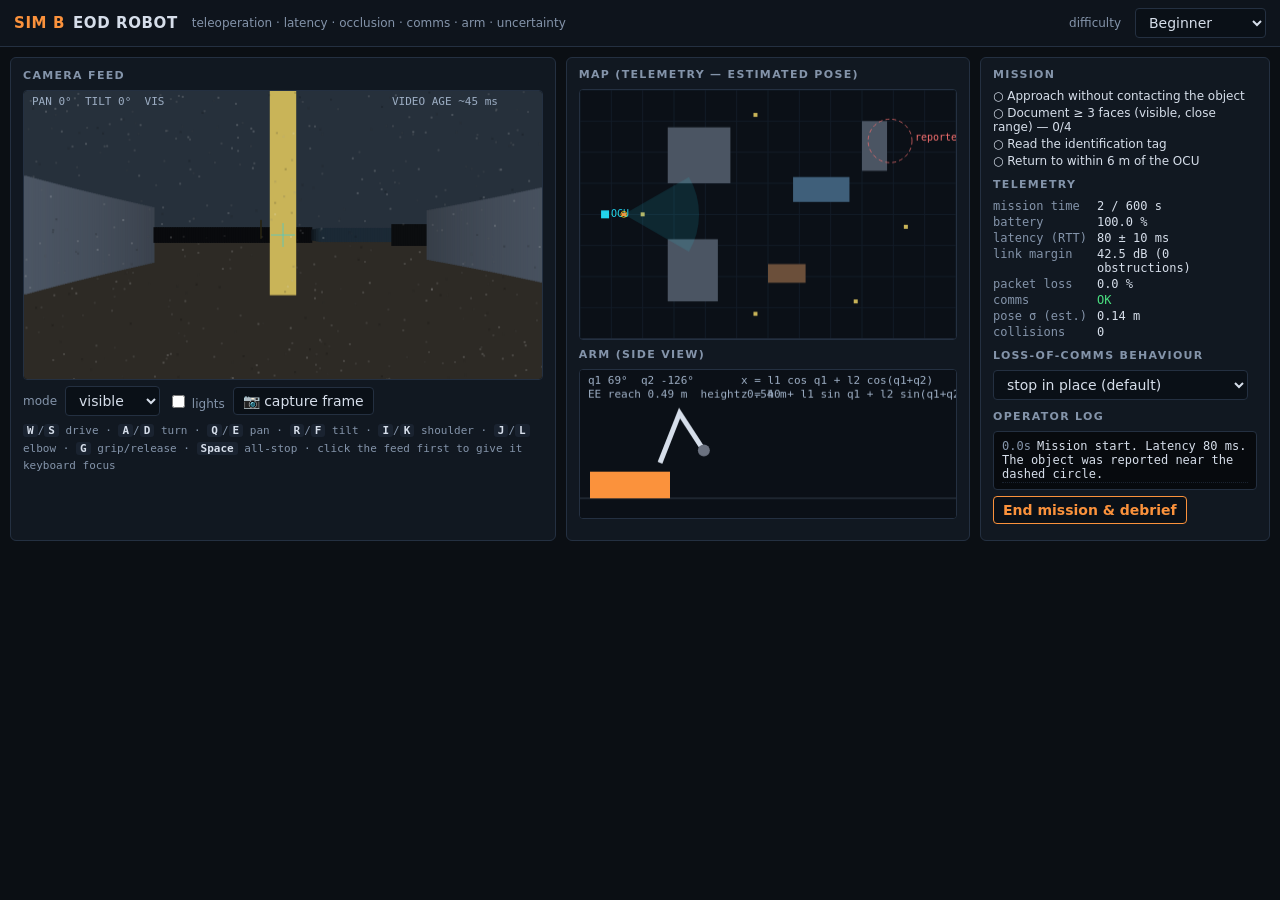
==== sims/eod-robot/index.html @ be4e3c0c "Sim B: teleoperated EOD robot (ray-cast camera, latency/jitter/loss, link budget, LOC behaviours, od" ====
<!DOCTYPE html>
<html lang="en">
<head>
<meta charset="UTF-8">
<meta name="viewport" content="width=device-width, initial-scale=1">
<title>Sim B · EOD Robot</title>
<link rel="stylesheet" href="../common/sim.css">
<style>
  .layout { grid-template-columns: 1.35fr 1fr 290px; }
  #cam { background: #000; }
  .keys { font-family: var(--mono); font-size: 11px; color: var(--muted); line-height: 1.6; }
  .keys b { color: var(--ink); background: #1a2330; padding: 0 4px; border-radius: 3px; }
  .task { font-size: 12px; margin: 3px 0; }
  .task.done { color: var(--green); }
  .task.fail { color: var(--red); }
  .bigtag { font-family: var(--mono); font-size: 12px; padding: 2px 8px; border-radius: 3px; border: 1px solid var(--line); }
  @media (max-width: 1150px) { .layout { grid-template-columns: 1fr; } }
</style>
</head>
<body>
<div class="layout">
  <div class="panel">
    <h2>Camera feed <span id="camInfo" class="hint"></span></h2>
    <canvas id="cam"></canvas>
    <div class="row">
      <label>mode</label><select id="camMode"><option value="vis">visible</option><option value="thermal">thermal</option></select>
      <label><input type="checkbox" id="lights"> lights</label>
      <button id="snap">📷 capture frame</button>
      <span class="hint" id="snapInfo"></span>
    </div>
    <div class="keys"><b>W</b>/<b>S</b> drive · <b>A</b>/<b>D</b> turn · <b>Q</b>/<b>E</b> pan · <b>R</b>/<b>F</b> tilt · <b>I</b>/<b>K</b> shoulder · <b>J</b>/<b>L</b> elbow · <b>G</b> grip/release · <b>Space</b> all-stop · click the feed first to give it keyboard focus</div>
  </div>
  <div class="panel">
    <h2>Map (telemetry — estimated pose)</h2>
    <canvas id="map"></canvas>
    <h2 style="margin-top:8px">Arm (side view)</h2>
    <canvas id="arm"></canvas>
  </div>
  <div class="panel">
    <h2>Mission</h2>
    <div id="tasks"></div>
    <h2 style="margin-top:10px">Telemetry</h2>
    <div class="kv" id="tele"></div>
    <h2 style="margin-top:10px">Loss-of-comms behaviour</h2>
    <select id="lcb"><option value="stop">stop in place (default)</option><option value="retro">retro-traverse to last good link</option><option value="continue">continue last command (!)</option></select>
    <h2 style="margin-top:10px">Operator log</h2>
    <div class="log" id="log" style="max-height:160px"></div>
    <div class="row"><button class="primary" id="end">End mission &amp; debrief</button></div>
  </div>
</div>
<script src="../common/eod.js"></script>
<script>
(function () {
  'use strict';
  var U = EOD.util, level;
  var diff = EOD.ui.difficultySelect(function (v) { location.href = location.pathname + '?level=' + v; });
  level = diff.value;
  EOD.ui.header('B', 'EOD Robot', 'teleoperation · latency · occlusion · comms · arm · uncertainty', [U.el('span', { class: 'hint' }, 'difficulty'), diff]);
  var seed = EOD.seedFromUrl(), R = EOD.rng(seed);
  var logf = EOD.ui.logger(U.$('#log'));

  // ---------------------------------------------------------------- difficulty
  var LV = {
    Beginner:     { lat: 80,   jitter: 10,  loss: 0.00, dark: false, noise: 0.03, odo: 0.01, battery: 100, time: 600, puck: false, thermal: false },
    Intermediate: { lat: 350,  jitter: 60,  loss: 0.02, dark: false, noise: 0.06, odo: 0.02, battery: 70,  time: 480, puck: true,  thermal: true },
    Advanced:     { lat: 800,  jitter: 150, loss: 0.05, dark: false, noise: 0.10, odo: 0.04, battery: 55,  time: 420, puck: true,  thermal: true },
    Expert:       { lat: 1400, jitter: 300, loss: 0.08, dark: true,  noise: 0.14, odo: 0.06, battery: 45,  time: 360, puck: true,  thermal: true }
  }[level];

  // ---------------------------------------------------------------- world (metres)
  var WW = 60, WH = 40;
  var boxes = [ // [x, y, w, h, colour, name]
    [0, -1, 60, 1, '#394556', 'wall'], [0, 40, 60, 1, '#394556', 'wall'], [-1, 0, 1, 40, '#394556', 'wall'], [60, 0, 1, 40, '#394556', 'wall'],
    [14, 6, 10, 9, '#4b5563', 'building A'], [14, 24, 8, 10, '#4b5563', 'building B'], [34, 14, 9, 4, '#3f5f7a', 'bus'],
    [30, 28, 6, 3, '#6b4f3a', 'container'], [45, 5, 4, 8, '#4b5563', 'kiosk']
  ];
  // target placement: beside the bus / container / kiosk (randomised)
  var spots = [[38.5, 20.2], [33, 26.4], [50.2, 9], [41, 12.6]];
  var sp = R.pick(spots);
  var target = { x: sp[0] + R.uniform(-0.4, 0.4), y: sp[1] + R.uniform(-0.2, 0.2), r: 0.3, yaw: R.uniform(0, 2 * Math.PI), disturbed: false,
    tag: 'K-' + R.int(10, 99), stripe: R.pick(['orange', 'yellow', 'white']) };
  // four faces (fictional object): 0 tag · 1 stripe · 2 grille · 3 plain; thermal: a warm patch on face 1 or 2
  target.warmFace = R.pick([1, 2]);
  var landmarks = [[10, 20], [28, 4], [28, 36], [52, 22], [44, 34]];
  var OCU = { x: 4, y: 20 };
  var obstaclesExtra = [];
  if (level === 'Advanced' || level === 'Expert') for (var n = 0; n < 6; n++) obstaclesExtra.push([R.uniform(26, 50), R.uniform(3, 36), R.uniform(0.6, 1.5), R.uniform(0.6, 1.5), '#5a4a3a', 'debris']);
  obstaclesExtra = obstaclesExtra.filter(function (b) { return Math.hypot(b[0] - target.x, b[1] - target.y) > 3; });
  boxes = boxes.concat(obstaclesExtra);

  // ---------------------------------------------------------------- robot state
  var rob = { x: 7, y: 20, th: 0, v: 0, w: 0, pan: 0, tilt: 0, q1: 1.2, q2: -2.2, grip: true, puckPlaced: null,
    battery: LV.battery, est: { x: 7, y: 20, th: 0, P: 0.02 }, collisions: 0, odoDist: 0 };
  var t0 = performance.now(), simT = 0, lastRx = 0, lastGood = { x: 7, y: 20 }, commsLost = false, lostEvents = 0, lostTime = 0;
  var uplink = [], history = [], cmd = { v: 0, w: 0 }, applied = { v: 0, w: 0 }, keys = {};
  var facesSeen = {}, thermalSeen = false, tagRead = false, snaps = [], minDist = 99, returned = false, ended = false;

  // ---------------------------------------------------------------- geometry helpers
  function segs() {
    var out = [];
    boxes.forEach(function (b) { var x = b[0], y = b[1], w = b[2], h = b[3]; out.push([x, y, x + w, y, b], [x + w, y, x + w, y + h, b], [x + w, y + h, x, y + h, b], [x, y + h, x, y, b]); });
    return out;
  }
  var SEGS = segs();
  function rayHit(ox, oy, dx, dy, maxD) {
    var best = maxD, hit = null;
    for (var i = 0; i < SEGS.length; i++) {
      var s = SEGS[i], ex = s[2] - s[0], ey = s[3] - s[1], den = dx * ey - dy * ex;
      if (Math.abs(den) < 1e-9) continue;
      var t = ((s[0] - ox) * ey - (s[1] - oy) * ex) / den, u = ((s[0] - ox) * dy - (s[1] - oy) * dx) / den;
      if (t > 0 && t < best && u >= 0 && u <= 1) { best = t; hit = s; }
    }
    return { d: best, s: hit };
  }
  function wallsBetween(ax, ay, bx, by) {
    var n = 0, dx = bx - ax, dy = by - ay, L = Math.hypot(dx, dy);
    for (var i = 0; i < boxes.length; i++) { // count boxes the segment passes through (sample)
      var b = boxes[i], inside = false;
      for (var k = 1; k < 30; k++) { var px = ax + dx * k / 30, py = ay + dy * k / 30; if (px > b[0] && px < b[0] + b[2] && py > b[1] && py < b[1] + b[3]) { inside = true; break; } }
      if (inside) n++;
    }
    return n;
  }
  function collides(x, y) {
    for (var i = 0; i < boxes.length; i++) { var b = boxes[i]; if (x > b[0] - 0.35 && x < b[0] + b[2] + 0.35 && y > b[1] - 0.35 && y < b[1] + b[3] + 0.35) return b; }
    return null;
  }
  // link quality: free-space-like path loss + per-obstruction loss → packet loss probability
  function link() {
    var d = Math.max(1, Math.hypot(rob.x - OCU.x, rob.y - OCU.y)), walls = wallsBetween(OCU.x, OCU.y, rob.x, rob.y);
    var rssi = -40 - 20 * Math.log10(d) - 14 * walls; // dBm (abstract)
    var margin = rssi - (-92);
    var ploss = LV.loss + 1 / (1 + Math.exp(margin / 3));
    return { d: d, walls: walls, rssi: rssi, margin: margin, ploss: U.clamp(ploss, 0, 1) };
  }

  // ---------------------------------------------------------------- input
  var camCv = U.$('#cam');
  camCv.tabIndex = 0;
  document.addEventListener('keydown', function (e) { keys[e.key.toLowerCase()] = true; if ([' ', 'w', 'a', 's', 'd'].indexOf(e.key.toLowerCase()) >= 0 && document.activeElement === camCv) e.preventDefault();
    if (e.key.toLowerCase() === 'g') toggleGrip(); if (e.key === ' ') { keys = {}; logf('ALL-STOP sent'); } });
  document.addEventListener('keyup', function (e) { keys[e.key.toLowerCase()] = false; });
  camCv.addEventListener('click', function () { camCv.focus(); });

  function toggleGrip() {
    var ee = armEE();
    if (rob.grip && LV.puck && !rob.puckPlaced) {
      if (ee.z < 0.2) {
        var gx = rob.x + Math.cos(rob.th) * (0.45 + ee.x), gy = rob.y + Math.sin(rob.th) * (0.45 + ee.x);
        rob.puckPlaced = { x: gx, y: gy }; rob.grip = false;
        var dd = Math.hypot(gx - target.x, gy - target.y);
        if (dd < target.r + 0.1) { target.disturbed = true; logf('<span style="color:var(--red)">Sensor puck placed ON the object — object disturbed</span>'); }
        else logf('Sensor puck released at ' + dd.toFixed(2) + ' m from object');
      } else logf('Gripper open command ignored: end effector too high (' + ee.z.toFixed(2) + ' m) — lower the arm');
    }
  }
  function armEE() { var l1 = 0.6, l2 = 0.5; return { x: l1 * Math.cos(rob.q1) + l2 * Math.cos(rob.q1 + rob.q2), z: 0.4 + l1 * Math.sin(rob.q1) + l2 * Math.sin(rob.q1 + rob.q2) }; }

  // ---------------------------------------------------------------- simulation step (20 Hz command, 60 Hz physics)
  var lastCmdT = 0;
  function step(dt) {
    simT += dt;
    var now = simT * 1000;
    // operator input → uplink packets
    if (now - lastCmdT > 50) {
      lastCmdT = now;
      var c = { v: (keys.w ? 1 : 0) - (keys.s ? 1 : 0), w: (keys.a ? 1 : 0) - (keys.d ? 1 : 0), pan: (keys.q ? 1 : 0) - (keys.e ? 1 : 0), tilt: (keys.r ? 1 : 0) - (keys.f ? 1 : 0),
        q1: (keys.i ? 1 : 0) - (keys.k ? 1 : 0), q2: (keys.j ? 1 : 0) - (keys.l ? 1 : 0), t: now };
      var lk = link();
      if (!R.bernoulli(lk.ploss)) uplink.push({ c: c, at: now + LV.lat / 2 + R.uniform(0, LV.jitter) });
    }
    // deliver packets
    var got = null;
    uplink = uplink.filter(function (p) { if (p.at <= now) { got = p.c; return false; } return true; });
    if (got) { cmd = got; lastRx = now; if (commsLost) { commsLost = false; logf('Link re-established'); } lastGood = { x: rob.x, y: rob.y }; }
    var sinceRx = now - lastRx;
    var lcb = U.$('#lcb').value;
    if (sinceRx > 1000 && !commsLost) { commsLost = true; lostEvents++; logf('<span style="color:var(--yellow)">LOSS OF COMMS — behaviour: ' + lcb + '</span>'); }
    if (commsLost) lostTime += dt;
    // watchdog / behaviour
    var use = cmd;
    if (sinceRx > 250 && !commsLost) use = { v: 0, w: 0, pan: 0, tilt: 0, q1: 0, q2: 0 }; // short gap: hold
    if (commsLost) {
      if (lcb === 'stop') use = { v: 0, w: 0, pan: 0, tilt: 0, q1: 0, q2: 0 };
      else if (lcb === 'retro') { var ang = Math.atan2(lastGood.y - rob.y, lastGood.x - rob.x), err = Math.atan2(Math.sin(ang - rob.th), Math.cos(ang - rob.th)); var far = Math.hypot(lastGood.y - rob.y, lastGood.x - rob.x) > 0.5; use = { v: far && Math.abs(err) < 0.6 ? 0.6 : 0, w: far ? U.clamp(err * 2, -1, 1) : 0, pan: 0, tilt: 0, q1: 0, q2: 0 }; }
      else use = cmd;
    }
    // dynamics: first-order response of tracks
    var vmax = 1.1, wmax = 0.9;
    applied.v += (use.v * vmax - applied.v) * Math.min(1, dt * 4);
    applied.w += (use.w * wmax - applied.w) * Math.min(1, dt * 5);
    var nx = rob.x + applied.v * Math.cos(rob.th) * dt, ny = rob.y + applied.v * Math.sin(rob.th) * dt;
    var hitB = collides(nx, ny);
    var tdist = Math.hypot(nx - target.x, ny - target.y);
    if (tdist < target.r + 0.4) { if (!target.disturbed) logf('<span style="color:var(--red)">CONTACT with the object — object disturbed</span>'); target.disturbed = true; applied.v = 0; }
    else if (hitB) { if (Math.abs(applied.v) > 0.2) { rob.collisions++; logf('Collision with ' + hitB[5]); } applied.v = 0; }
    else { rob.odoDist += Math.abs(applied.v * dt); rob.x = nx; rob.y = ny; }
    rob.th += applied.w * dt;
    rob.pan = U.clamp(rob.pan + (use.pan || 0) * dt * 0.9, -2.6, 2.6);
    rob.tilt = U.clamp(rob.tilt + (use.tilt || 0) * dt * 0.6, -0.6, 0.4);
    rob.q1 = U.clamp(rob.q1 + (use.q1 || 0) * dt * 0.5, 0, 2.6);
    rob.q2 = U.clamp(rob.q2 + (use.q2 || 0) * dt * 0.6, -2.7, 0);
    minDist = Math.min(minDist, Math.hypot(rob.x - target.x, rob.y - target.y));
    // battery (percent): idle + drive + arm + lights
    rob.battery -= dt * (0.02 + 0.09 * Math.abs(applied.v) + 0.05 * Math.abs(applied.w) + ((use.q1 || use.q2) ? 0.05 : 0) + (U.$('#lights').checked ? 0.04 : 0)) * (100 / LV.battery) * 0.6;
    // odometry-based estimate with noise; covariance grows with distance and turning, landmark sightings shrink it
    var ov = applied.v * (1 + R.normal(0, LV.odo)), ow = applied.w * (1 + R.normal(0, LV.odo * 1.5)) + R.normal(0, LV.odo * 0.05);
    rob.est.th += ow * dt; rob.est.x += ov * Math.cos(rob.est.th) * dt; rob.est.y += ov * Math.sin(rob.est.th) * dt;
    rob.est.P += (Math.abs(applied.v) * LV.odo * 0.8 + Math.abs(applied.w) * LV.odo * 0.6) * dt;
    landmarks.forEach(function (l) {
      var d = Math.hypot(l[0] - rob.x, l[1] - rob.y);
      if (d < 9 && rayHit(rob.x, rob.y, (l[0] - rob.x) / d, (l[1] - rob.y) / d, d).s === null) {
        var k = 0.02; rob.est.x += k * (rob.x - rob.est.x); rob.est.y += k * (rob.y - rob.est.y); rob.est.th += k * Math.atan2(Math.sin(rob.th - rob.est.th), Math.cos(rob.th - rob.est.th));
        rob.est.P = Math.max(0.02, rob.est.P * 0.985);
      }
    });
    // telemetry history for delayed downlink
    history.push({ t: now, x: rob.x, y: rob.y, th: rob.th, pan: rob.pan, tilt: rob.tilt, q1: rob.q1, q2: rob.q2, est: { x: rob.est.x, y: rob.est.y, th: rob.est.th, P: rob.est.P } });
    while (history.length > 2 && history[1].t < now - LV.lat - LV.jitter - 500) history.shift();
    if (LV.puck ? rob.puckPlaced : true) { if (Math.hypot(rob.x - OCU.x, rob.y - OCU.y) < 6 && (Object.keys(facesSeen).length >= 2)) returned = true; }
  }
  function delayed() { // state as seen at the OCU (downlink latency)
    var tgt = simT * 1000 - LV.lat / 2 - LV.jitter / 2;
    for (var i = history.length - 1; i >= 0; i--) if (history[i].t <= tgt) return history[i];
    return history[0] || { x: rob.x, y: rob.y, th: rob.th, pan: 0, tilt: 0, q1: rob.q1, q2: rob.q2, est: rob.est };
  }

  // ---------------------------------------------------------------- camera renderer (ray-cast)
  var COLS = 220, FOV = 1.05, frameNoise = EOD.rng(seed + 1);
  function renderCam() {
    var st = delayed(), g = EOD.hidpi(camCv, Math.round((camCv.clientWidth || 640) * 0.56)), ctx = g.ctx, W = g.w, H = g.h;
    var mode = U.$('#camMode').value, lights = U.$('#lights').checked, dark = LV.dark && !lights && mode === 'vis';
    var horizon = H / 2 + st.tilt * H * 0.9;
    // sky / ground
    ctx.fillStyle = mode === 'thermal' ? '#1b1b2e' : dark ? '#050608' : '#26303b'; ctx.fillRect(0, 0, W, horizon);
    ctx.fillStyle = mode === 'thermal' ? '#262040' : dark ? '#07080a' : '#2d2a25'; ctx.fillRect(0, horizon, W, H - horizon);
    var camX = st.x + Math.cos(st.th) * 0.2, camY = st.y + Math.sin(st.th) * 0.2, camA = st.th + st.pan;
    var zbuf = new Array(COLS), colW = W / COLS;
    for (var c = 0; c < COLS; c++) {
      var a = camA + (0.5 - (c + 0.5) / COLS) * FOV, dx = Math.cos(a), dy = Math.sin(a);
      var hit = rayHit(camX, camY, dx, dy, 60), d = hit.d * Math.cos(a - camA);
      zbuf[c] = hit.d;
      if (!hit.s) continue;
      var h = Math.min(H * 3, H * 1.3 / d * (hit.s[4][5] === 'bus' || hit.s[4][5] === 'container' ? 1.0 : hit.s[4][5] === 'debris' ? 0.4 : 2.2));
      var base = hit.s[4][4], shade = U.clamp(1.2 - d / 35, 0.15, 1);
      if (dark) shade *= 0.12; if (lights && mode === 'vis') shade = U.clamp(1.5 - d / 10, 0.1, 1.2);
      var col = mode === 'thermal' ? thermCol(0.25 + 0.1 * Math.sin(hit.s[0])) : scaleHex(base, shade);
      ctx.fillStyle = col; ctx.fillRect(c * colW, horizon - h * 0.5 - (hit.s[4][5] === 'debris' ? -h * 0.3 : 0), colW + 1, h * (hit.s[4][5] === 'debris' ? 0.7 : 1));
    }
    // sprites: landmarks, target, puck
    var sprites = landmarks.map(function (l) { return { x: l[0], y: l[1], kind: 'pole' }; }).concat([{ x: target.x, y: target.y, kind: 'target' }]);
    if (rob.puckPlaced) sprites.push({ x: rob.puckPlaced.x, y: rob.puckPlaced.y, kind: 'puck' });
    sprites.forEach(function (s) { s.d = Math.hypot(s.x - camX, s.y - camY); });
    sprites.sort(function (a, b) { return b.d - a.d; });
    var seenFace = null, targetPx = 0;
    sprites.forEach(function (s) {
      var ang = Math.atan2(s.y - camY, s.x - camX) - camA; ang = Math.atan2(Math.sin(ang), Math.cos(ang));
      if (Math.abs(ang) > FOV / 2 + 0.2) return;
      var sx = (0.5 - ang / FOV) * W, pd = s.d * Math.cos(ang);
      if (pd < 0.2) return;
      var size = s.kind === 'pole' ? 0.15 : s.kind === 'puck' ? 0.18 : 0.6, hgt = s.kind === 'pole' ? 2.5 : s.kind === 'puck' ? 0.12 : 0.45;
      var pw = W * size / (pd * FOV), ph = H * 1.3 / pd * hgt * 0.9;
      var col0 = Math.floor((sx - pw / 2) / colW), col1 = Math.floor((sx + pw / 2) / colW);
      var visible = 0;
      for (var cc = Math.max(0, col0); cc <= Math.min(COLS - 1, col1); cc++) if (zbuf[cc] > s.d) visible++;
      if (!visible) return;
      var y0 = horizon + H * 1.3 / pd * 0.5 * 0.9 - ph; // base on ground
      var shade = dark ? 0.12 : lights && mode === 'vis' ? U.clamp(1.5 - pd / 10, 0.1, 1.2) : U.clamp(1.2 - pd / 35, 0.2, 1);
      ctx.save(); ctx.beginPath(); // clip to visible columns
      for (var c2 = Math.max(0, col0); c2 <= Math.min(COLS - 1, col1); c2++) if (zbuf[c2] > s.d) ctx.rect(c2 * colW, 0, colW + 1, H);
      ctx.clip();
      if (s.kind === 'pole') { ctx.fillStyle = mode === 'thermal' ? thermCol(0.35) : scaleHex('#c9b458', shade); ctx.fillRect(sx - pw / 2, y0, pw, ph); }
      else if (s.kind === 'puck') { ctx.fillStyle = mode === 'thermal' ? thermCol(0.6) : scaleHex('#22d3ee', shade); ctx.fillRect(sx - pw / 2, y0, pw, ph); }
      else {
        // which face of the fictional object faces the camera
        var rel = Math.atan2(camY - target.y, camX - target.x) - target.yaw; rel = (rel % (2 * Math.PI) + 2 * Math.PI) % (2 * Math.PI);
        var face = Math.floor(((rel + Math.PI / 4) % (2 * Math.PI)) / (Math.PI / 2));
        var body = mode === 'thermal' ? thermCol(0.45) : scaleHex('#7b7f86', shade);
        ctx.fillStyle = body; ctx.fillRect(sx - pw / 2, y0, pw, ph); ctx.strokeStyle = '#000'; ctx.strokeRect(sx - pw / 2, y0, pw, ph);
        var detail = pw > 40 && !dark;
        if (mode === 'thermal' && face === target.warmFace) {
          var gr = ctx.createRadialGradient(sx, y0 + ph * 0.55, 1, sx, y0 + ph * 0.55, pw * 0.4); gr.addColorStop(0, thermCol(0.95)); gr.addColorStop(1, 'rgba(0,0,0,0)');
          ctx.fillStyle = gr; ctx.fillRect(sx - pw / 2, y0, pw, ph);
          if (pw > 25) { thermalSeen = true; }
        }
        if (mode === 'vis' && detail) {
          if (face === 0) { ctx.fillStyle = scaleHex('#e5e7eb', shade); ctx.fillRect(sx - pw * 0.3, y0 + ph * 0.3, pw * 0.6, ph * 0.3);
            if (pw > 90) { ctx.fillStyle = '#111'; ctx.font = Math.round(pw * 0.12) + 'px monospace'; ctx.textAlign = 'center'; ctx.fillText(target.tag, sx, y0 + ph * 0.52); ctx.textAlign = 'left'; } }
          if (face === 1) { ctx.fillStyle = scaleHex(target.stripe === 'orange' ? '#fb923c' : target.stripe === 'yellow' ? '#facc15' : '#f3f4f6', shade); ctx.fillRect(sx - pw / 2, y0 + ph * 0.4, pw, ph * 0.14); }
          if (face === 2) { ctx.strokeStyle = scaleHex('#222', 1); for (var gI = 0; gI < 6; gI++) { ctx.beginPath(); ctx.moveTo(sx - pw * 0.35, y0 + ph * (0.25 + gI * 0.09)); ctx.lineTo(sx + pw * 0.35, y0 + ph * (0.25 + gI * 0.09)); ctx.stroke(); } }
        }
        seenFace = face; targetPx = pw;
        if (mode === 'vis' && detail && pw > 40) facesSeen[face] = true;
        if (mode === 'vis' && face === 0 && pw > 90 && !dark) { if (!tagRead) logf('Tag legible on feed'); tagRead = true; }
      }
      ctx.restore();
    });
    // sensor noise & overlays
    var noise = LV.noise * (dark ? 3 : 1) * (mode === 'thermal' ? 1.4 : 1);
    for (var p = 0; p < 1600 * noise * 10; p++) { var v = Math.floor(frameNoise.uniform(0, 255)); ctx.fillStyle = 'rgba(' + v + ',' + v + ',' + v + ',' + (0.15 + noise) + ')'; ctx.fillRect(frameNoise.uniform(0, W), frameNoise.uniform(0, H), 2, 2); }
    if (mode === 'thermal') { ctx.fillStyle = 'rgba(0,0,0,.15)'; for (var yy = 0; yy < H; yy += 3) ctx.fillRect(0, yy, W, 1); }
    ctx.strokeStyle = 'rgba(34,211,238,.6)'; ctx.beginPath(); ctx.moveTo(W / 2 - 12, H / 2); ctx.lineTo(W / 2 + 12, H / 2); ctx.moveTo(W / 2, H / 2 - 12); ctx.lineTo(W / 2, H / 2 + 12); ctx.stroke();
    ctx.fillStyle = '#9fb0c6'; ctx.font = '11px monospace';
    ctx.fillText('PAN ' + (st.pan * 57.3).toFixed(0) + '°  TILT ' + (st.tilt * 57.3).toFixed(0) + '°  ' + mode.toUpperCase() + (lights ? ' +LIGHTS' : ''), 8, 14);
    ctx.fillText('VIDEO AGE ~' + Math.round(LV.lat / 2 + LV.jitter / 2) + ' ms', W - 150, 14);
    if (commsLost) { ctx.fillStyle = 'rgba(248,113,113,.9)'; ctx.font = 'bold 22px monospace'; ctx.fillText('NO LINK', W / 2 - 50, H / 2 - 30); }
    U.$('#camInfo').textContent = seenFace !== null ? '· object in view, ~' + Math.round(targetPx) + ' px wide' : '';
    return { face: seenFace, px: targetPx };
  }
  function scaleHex(hex, k) { var n = parseInt(hex.slice(1), 16); var r = (n >> 16) & 255, g = (n >> 8) & 255, b = n & 255; return 'rgb(' + [r, g, b].map(function (v) { return Math.round(U.clamp(v * k, 0, 255)); }).join(',') + ')'; }
  function thermCol(t) { t = U.clamp(t, 0, 1); var r = Math.round(255 * U.clamp(t * 1.8 - 0.3, 0, 1)), g = Math.round(255 * U.clamp(t * 1.8 - 1, 0, 1)), b = Math.round(255 * U.clamp(0.6 - t, 0, 1) + 60 * t); return 'rgb(' + r + ',' + g + ',' + b + ')'; }

  // ---------------------------------------------------------------- map & arm
  function renderMap() {
    var st = delayed(), cv = U.$('#map'), g = EOD.hidpi(cv, Math.round((cv.clientWidth || 400) * WH / WW)), ctx = g.ctx, s = g.w / WW;
    ctx.fillStyle = '#0b1017'; ctx.fillRect(0, 0, g.w, g.h);
    ctx.strokeStyle = '#131c28'; for (var x = 0; x <= WW; x += 5) { ctx.beginPath(); ctx.moveTo(x * s, 0); ctx.lineTo(x * s, g.h); ctx.stroke(); } for (var y = 0; y <= WH; y += 5) { ctx.beginPath(); ctx.moveTo(0, y * s); ctx.lineTo(g.w, y * s); ctx.stroke(); }
    boxes.forEach(function (b) { ctx.fillStyle = b[4]; ctx.fillRect(b[0] * s, b[1] * s, b[2] * s, b[3] * s); });
    landmarks.forEach(function (l) { ctx.fillStyle = '#c9b458'; ctx.fillRect(l[0] * s - 2, l[1] * s - 2, 4, 4); });
    // reported object location (from the call): approximate, with an uncertainty circle
    ctx.strokeStyle = 'rgba(248,113,113,.7)'; ctx.setLineDash([4, 3]); ctx.beginPath(); ctx.arc(target.rx * s, target.ry * s, 3.5 * s, 0, 2 * Math.PI); ctx.stroke(); ctx.setLineDash([]);
    ctx.fillStyle = '#f87171'; ctx.font = '10px monospace'; ctx.fillText('reported location', target.rx * s + 3.5 * s + 3, target.ry * s);
    ctx.fillStyle = '#22d3ee'; ctx.fillRect(OCU.x * s - 4, OCU.y * s - 4, 8, 8); ctx.fillText('OCU', OCU.x * s + 6, OCU.y * s + 3);
    if (rob.puckPlaced) { ctx.fillStyle = '#22d3ee'; ctx.beginPath(); ctx.arc(rob.puckPlaced.x * s, rob.puckPlaced.y * s, 3, 0, 7); ctx.fill(); }
    var e = st.est, sd = Math.sqrt(e.P) * 3;
    ctx.strokeStyle = 'rgba(250,204,21,.8)'; ctx.beginPath(); ctx.arc(e.x * s, e.y * s, Math.max(3, sd * s), 0, 2 * Math.PI); ctx.stroke();
    ctx.save(); ctx.translate(e.x * s, e.y * s); ctx.rotate(e.th);
    ctx.fillStyle = '#fb923c'; ctx.fillRect(-0.35 * s, -0.25 * s, 0.7 * s, 0.5 * s);
    ctx.fillStyle = 'rgba(34,211,238,.12)'; ctx.beginPath(); ctx.moveTo(0, 0); ctx.arc(0, 0, 12 * s, st.pan - FOV / 2, st.pan + FOV / 2); ctx.closePath(); ctx.fill();
    ctx.restore();
    var lk = link();
    ctx.strokeStyle = lk.margin > 6 ? 'rgba(74,222,128,.35)' : lk.margin > 0 ? 'rgba(250,204,21,.5)' : 'rgba(248,113,113,.6)'; ctx.setLineDash([2, 4]);
    ctx.beginPath(); ctx.moveTo(OCU.x * s, OCU.y * s); ctx.lineTo(rob.x * s, rob.y * s); ctx.stroke(); ctx.setLineDash([]);
  }
  function renderArm() {
    var st = delayed(), cv = U.$('#arm'), g = EOD.hidpi(cv, 150), ctx = g.ctx, s = 90, ox = 50, oy = g.h - 20;
    ctx.fillStyle = '#0b1017'; ctx.fillRect(0, 0, g.w, g.h);
    ctx.strokeStyle = '#333d4a'; ctx.beginPath(); ctx.moveTo(0, oy); ctx.lineTo(g.w, oy); ctx.stroke();
    ctx.fillStyle = '#fb923c'; ctx.fillRect(ox - 40, oy - 0.3 * s, 80, 0.3 * s);
    var l1 = 0.6, l2 = 0.5, bx = ox + 30, bz = oy - 0.4 * s;
    var ex = bx + l1 * Math.cos(st.q1) * s, ez = bz - l1 * Math.sin(st.q1) * s, fx = ex + l2 * Math.cos(st.q1 + st.q2) * s, fz = ez - l2 * Math.sin(st.q1 + st.q2) * s;
    ctx.strokeStyle = '#d6deea'; ctx.lineWidth = 5; ctx.beginPath(); ctx.moveTo(bx, bz); ctx.lineTo(ex, ez); ctx.lineTo(fx, fz); ctx.stroke(); ctx.lineWidth = 1;
    ctx.fillStyle = rob.grip && !rob.puckPlaced && LV.puck ? '#22d3ee' : '#6b7280'; ctx.beginPath(); ctx.arc(fx, fz, 6, 0, 7); ctx.fill();
    var ee = { x: l1 * Math.cos(st.q1) + l2 * Math.cos(st.q1 + st.q2), z: 0.4 + l1 * Math.sin(st.q1) + l2 * Math.sin(st.q1 + st.q2) };
    ctx.fillStyle = '#9fb0c6'; ctx.font = '11px monospace';
    ctx.fillText('q1 ' + (st.q1 * 57.3).toFixed(0) + '°  q2 ' + (st.q2 * 57.3).toFixed(0) + '°', 8, 14);
    ctx.fillText('EE reach ' + ee.x.toFixed(2) + ' m  height ' + ee.z.toFixed(2) + ' m', 8, 28);
    ctx.fillText('x = l1 cos q1 + l2 cos(q1+q2)', g.w - 215, 14);
    ctx.fillText('z = h0 + l1 sin q1 + l2 sin(q1+q2)', g.w - 215, 28);
  }

  // ---------------------------------------------------------------- mission panel
  // the call gave an approximate location (±3 m); the object itself must be found
  target.rx = target.x + R.uniform(-2.5, 2.5); target.ry = target.y + R.uniform(-2.5, 2.5);
  function tasks() {
    var nF = Object.keys(facesSeen).length;
    var list = [
      ['Approach without contacting the object', !target.disturbed, target.disturbed ? 'fail' : minDist < 5 ? 'done' : ''],
      ['Document ≥ 3 faces (visible, close range) — ' + nF + '/4', nF >= 3, nF >= 3 ? 'done' : ''],
      ['Read the identification tag', tagRead, tagRead ? 'done' : '']
    ];
    if (LV.thermal) list.push(['Thermal survey of the object (find any warm region)', thermalSeen, thermalSeen ? 'done' : '']);
    if (LV.puck) list.push(['Place the sensor puck 0.5–1.5 m from the object', !!rob.puckPlaced && !target.disturbed && placedDist() >= 0.5 && placedDist() <= 1.5, rob.puckPlaced ? (placedDist() >= 0.5 && placedDist() <= 1.5 && !target.disturbed ? 'done' : 'fail') : '']);
    list.push(['Return to within 6 m of the OCU', returned, returned ? 'done' : '']);
    U.$('#tasks').innerHTML = list.map(function (t) { return '<div class="task ' + t[2] + '">' + (t[2] === 'done' ? '✓ ' : t[2] === 'fail' ? '✗ ' : '○ ') + t[0] + '</div>'; }).join('');
    return list;
  }
  function placedDist() { return rob.puckPlaced ? Math.hypot(rob.puckPlaced.x - target.x, rob.puckPlaced.y - target.y) : Infinity; }
  function tele() {
    var lk = link();
    U.$('#tele').innerHTML = [['mission time', simT.toFixed(0) + ' / ' + LV.time + ' s'], ['battery', rob.battery.toFixed(1) + ' %'],
      ['latency (RTT)', LV.lat + ' ± ' + LV.jitter + ' ms'], ['link margin', lk.margin.toFixed(1) + ' dB (' + lk.walls + ' obstruction' + (lk.walls === 1 ? '' : 's') + ')'],
      ['packet loss', (lk.ploss * 100).toFixed(1) + ' %'], ['comms', commsLost ? '<span style="color:var(--red)">LOST</span>' : '<span style="color:var(--green)">OK</span>'],
      ['pose σ (est.)', (Math.sqrt(rob.est.P)).toFixed(2) + ' m'], ['collisions', rob.collisions]]
      .map(function (r) { return '<span class="k">' + r[0] + '</span><span>' + r[1] + '</span>'; }).join('');
  }
  U.$('#snap').onclick = function () { var r = renderCam(); snaps.push({ t: simT, face: r.face, px: r.px, mode: U.$('#camMode').value }); U.$('#snapInfo').textContent = snaps.length + ' frame(s) captured'; logf('Frame captured' + (r.face !== null ? ' (object in view)' : '')); };
  if (!LV.thermal) U.$('#camMode').querySelector('[value=thermal]').disabled = true;

  // ---------------------------------------------------------------- loop
  var last = performance.now(), acc = 0;
  function frame(now) {
    if (ended) return;
    var dt = Math.min(0.1, (now - last) / 1000); last = now; acc += dt;
    while (acc > 1 / 60) { step(1 / 60); acc -= 1 / 60; }
    renderCam(); renderMap(); renderArm(); tasks(); tele();
    if (simT > LV.time || rob.battery <= 0) { logf(simT > LV.time ? 'Time limit reached' : 'Battery exhausted'); end(); return; }
    requestAnimationFrame(frame);
  }
  logf('Mission start. Latency ' + LV.lat + ' ms. The object was reported near the dashed circle.');
  requestAnimationFrame(frame);

  // ---------------------------------------------------------------- debrief
  function end() {
    if (ended) return; ended = true;
    var list = tasks(), done = list.filter(function (t) { return t[2] === 'done'; }).length;
    var nF = Object.keys(facesSeen).length, poseErr = Math.hypot(rob.x - rob.est.x, rob.y - rob.est.y);
    var progress = done / list.length, gate = 0.3 + 0.7 * progress; // scores for safety/comms/resources only mean something if the mission progressed
    var safety = target.disturbed ? 0 : U.clamp(100 - 15 * rob.collisions - (minDist < 1.2 && !LV.puck ? 20 : 0), 0, 100);
    var info = U.clamp(100 * (nF / 4 * 0.45 + (tagRead ? 0.3 : 0) + (LV.thermal ? (thermalSeen ? 0.25 : 0) : 0.25)), 0, 100);
    var resource = gate * U.clamp(100 * (0.5 * rob.battery / LV.battery + 0.5 * (1 - simT / LV.time)) + 20, 0, 100);
    safety *= gate;
    var comms = gate * U.clamp(100 - 12 * lostEvents - lostTime * 2 - (U.$('#lcb').value === 'continue' && lostEvents ? 30 : 0), 0, 100);
    var faceNames = ['tag face', 'stripe face', 'grille face', 'plain face'];
    EOD.debrief.show({ title: 'EOD robot mission', seed: seed, level: level,
      scores: [{ label: 'Safety (no disturbance)', value: safety, note: target.disturbed ? 'object disturbed' : rob.collisions + ' collision(s)' },
        { label: 'Information', value: info, note: nF + '/4 faces, tag ' + (tagRead ? 'read' : 'not read') + (LV.thermal ? ', thermal ' + (thermalSeen ? 'yes' : 'no') : '') },
        { label: 'Comms management', value: comms, note: lostEvents + ' loss event(s), ' + lostTime.toFixed(0) + ' s without link' },
        { label: 'Resources', value: resource, note: rob.battery.toFixed(0) + '% battery, ' + simT.toFixed(0) + ' s' }],
      observed: ['Faces documented: ' + (nF ? Object.keys(facesSeen).map(function (f) { return faceNames[f]; }).join(', ') : 'none') + '.', 'Tag: ' + (tagRead ? target.tag : 'not read') + '. Stripe colour: ' + target.stripe + ' (if the stripe face was seen).',
        LV.thermal ? 'Thermal: the warm region was on the ' + faceNames[target.warmFace] + (thermalSeen ? ' — you found it.' : ' — you did not image it.') : 'Thermal not available at this level.', snaps.length + ' frame(s) captured for the record.'],
      decided: ['Loss-of-comms behaviour: ' + U.$('#lcb').value + '.', 'Closest approach to the object: ' + minDist.toFixed(2) + ' m.', rob.puckPlaced ? 'Sensor puck placed ' + placedDist().toFixed(2) + ' m from the object.' : (LV.puck ? 'Sensor puck not placed.' : '')].filter(Boolean),
      missed: list.filter(function (t) { return t[2] !== 'done'; }).map(function (t) { return t[0]; }),
      uncertainty: ['Round-trip latency ' + LV.lat + ' ± ' + LV.jitter + ' ms: every image you saw was ~' + Math.round(LV.lat / 2) + ' ms old and every command arrived ~' + Math.round(LV.lat / 2) + ' ms late.',
        'Estimated vs true robot position differed by ' + poseErr.toFixed(2) + ' m at the end (odometry drift, corrected only near landmark poles).',
        'The reported location was off by ' + Math.hypot(target.rx - target.x, target.ry - target.y).toFixed(1) + ' m — reports are hypotheses, not facts.'],
      reasoning: ['Under large latency, use move-and-wait: small motion, stop, let the video catch up, then decide (Ferrell 1965). Continuous driving with delayed video overshoots.',
        'Approach so that the link path stays clear of buildings: lost comms at the object is the worst place to lose it.',
        'Plan inspection around the object in an arc at constant standoff, documenting each face; never let the robot body contact the item.',
        '"Continue last command" is not a safe loss-of-comms behaviour; stop or retro-traverse are defensible choices with different trade-offs.'],
      physics: ['Radio path loss grows as 20·log10(d) plus losses through obstructions; below the receiver sensitivity packets are lost.', 'Thermal contrast reveals heat sources invisible in the visible band; visible imaging needs illumination.'],
      engineering: ['Delay in a teleoperation loop reduces phase margin — operators compensate by lowering their "gain" (move-and-wait).', 'Dead-reckoning error grows with distance; landmarks bound it (06.6).', 'Arm forward kinematics: x = l1 cos q1 + l2 cos(q1+q2), z = h0 + l1 sin q1 + l2 sin(q1+q2) (06.3).'],
      links: [{ href: EOD.COURSE + 'lessons/stage-06/lesson-05', text: '06.5 Teleoperation & HMI' }, { href: EOD.COURSE + 'lessons/stage-06/lesson-09', text: '06.9 Comms & fail-safe' },
        { href: EOD.COURSE + 'lessons/stage-06/lesson-06', text: '06.6 State estimation' }, { href: EOD.COURSE + 'lessons/stage-06/lesson-03', text: '06.3 Manipulators' }, { href: EOD.COURSE + 'projects/p11-teleoperation/README', text: 'Project P11 Teleoperation' }]
    });
  }
  U.$('#end').onclick = end;
})();
</script>
</body>
</html>
---- sims/common/sim.css ----
/* Shared instrument-panel theme for all EOD course simulators. */
:root {
  --bg: #0b0f14;
  --panel: #111821;
  --panel-2: #0e141c;
  --line: #243041;
  --ink: #d6deea;
  --muted: #8494aa;
  --accent: #fb923c;
  --cyan: #22d3ee;
  --green: #4ade80;
  --red: #f87171;
  --yellow: #facc15;
  --violet: #a78bfa;
  --blue: #60a5fa;
  --mono: ui-monospace, "SF Mono", "Cascadia Mono", Consolas, monospace;
  --sans: system-ui, -apple-system, "Segoe UI", Roboto, sans-serif;
}
* { box-sizing: border-box; }
html, body { margin: 0; background: var(--bg); color: var(--ink); font-family: var(--sans); font-size: 14px; }
a { color: var(--cyan); }
header.sim-head { display: flex; align-items: center; gap: 14px; padding: 8px 14px;
  border-bottom: 1px solid var(--line); background: var(--panel-2); flex-wrap: wrap; }
header.sim-head h1 { font-size: 15px; margin: 0; letter-spacing: .04em; text-transform: uppercase; }
header.sim-head h1 .id { color: var(--accent); margin-right: 8px; }
header.sim-head .sub { color: var(--muted); font-size: 12px; }
header.sim-head .grow { flex: 1; }
.layout { display: grid; gap: 10px; padding: 10px; }
.panel { background: var(--panel); border: 1px solid var(--line); border-radius: 6px; padding: 10px 12px; min-width: 0; }
.panel h2 { font-size: 11px; font-weight: 700; letter-spacing: .12em; text-transform: uppercase;
  color: var(--muted); margin: 0 0 8px; }
.row { display: flex; gap: 8px; align-items: center; flex-wrap: wrap; margin: 6px 0; }
label { color: var(--muted); font-size: 12px; }
input[type=range] { width: 100%; accent-color: var(--accent); }
select, button, input[type=number], input[type=text], textarea {
  background: #0a1017; color: var(--ink); border: 1px solid var(--line); border-radius: 4px;
  padding: 5px 9px; font: inherit; }
button { cursor: pointer; }
button:hover:not(:disabled) { border-color: var(--accent); }
button.primary { border-color: var(--accent); color: var(--accent); font-weight: 600; }
button.danger { border-color: var(--red); color: var(--red); }
button:disabled { opacity: .45; cursor: not-allowed; }
.mono, .readout { font-family: var(--mono); }
.readout { font-size: 12px; color: var(--ink); white-space: pre; line-height: 1.5; }
.kv { display: grid; grid-template-columns: auto 1fr; gap: 2px 10px; font-family: var(--mono); font-size: 12px; }
.kv .k { color: var(--muted); }
.tag { display: inline-block; font-size: 11px; font-family: var(--mono); padding: 1px 7px; border-radius: 3px;
  border: 1px solid var(--line); color: var(--muted); }
.tag.ok { color: var(--green); border-color: var(--green); }
.tag.warn { color: var(--yellow); border-color: var(--yellow); }
.tag.bad { color: var(--red); border-color: var(--red); }
canvas { display: block; width: 100%; background: #070a0e; border: 1px solid var(--line); border-radius: 4px; }
.eq { font-family: var(--mono); font-size: 12px; color: var(--cyan); background: #071018; border: 1px solid #12303a;
  padding: 6px 8px; border-radius: 4px; white-space: pre-wrap; }
.hint { color: var(--muted); font-size: 12px; }
.log { font-family: var(--mono); font-size: 12px; max-height: 220px; overflow: auto; background: #070a0e;
  border: 1px solid var(--line); border-radius: 4px; padding: 6px 8px; }
.log div { padding: 1px 0; border-bottom: 1px dotted #1a2330; }
.log .t { color: var(--muted); margin-right: 6px; }

/* Debrief overlay */
.debrief-wrap { position: fixed; inset: 0; background: rgba(3,6,10,.82); display: none; z-index: 50;
  overflow: auto; padding: 30px 12px; }
.debrief-wrap.show { display: block; }
.debrief { max-width: 900px; margin: 0 auto; background: var(--panel); border: 1px solid var(--line);
  border-radius: 8px; padding: 18px 22px; }
.debrief h2 { margin: 0 0 4px; font-size: 18px; color: var(--accent); letter-spacing: .03em; }
.debrief h3 { font-size: 12px; letter-spacing: .12em; text-transform: uppercase; color: var(--cyan); margin: 18px 0 6px; }
.debrief ul { margin: 4px 0; padding-left: 20px; }
.debrief li { margin: 3px 0; line-height: 1.45; }
.score-grid { display: grid; grid-template-columns: repeat(auto-fill, minmax(160px, 1fr)); gap: 8px; margin: 10px 0; }
.score { background: #0a1017; border: 1px solid var(--line); border-radius: 6px; padding: 8px 10px; }
.score .n { font-family: var(--mono); font-size: 20px; }
.score .l { color: var(--muted); font-size: 11px; text-transform: uppercase; letter-spacing: .08em; }
.bar { height: 5px; background: #1a2330; border-radius: 3px; overflow: hidden; margin-top: 4px; }
.bar > div { height: 100%; background: var(--accent); }
.band { font-family: var(--mono); font-weight: 700; }

@media (max-width: 800px) { .layout { grid-template-columns: 1fr !important; } }
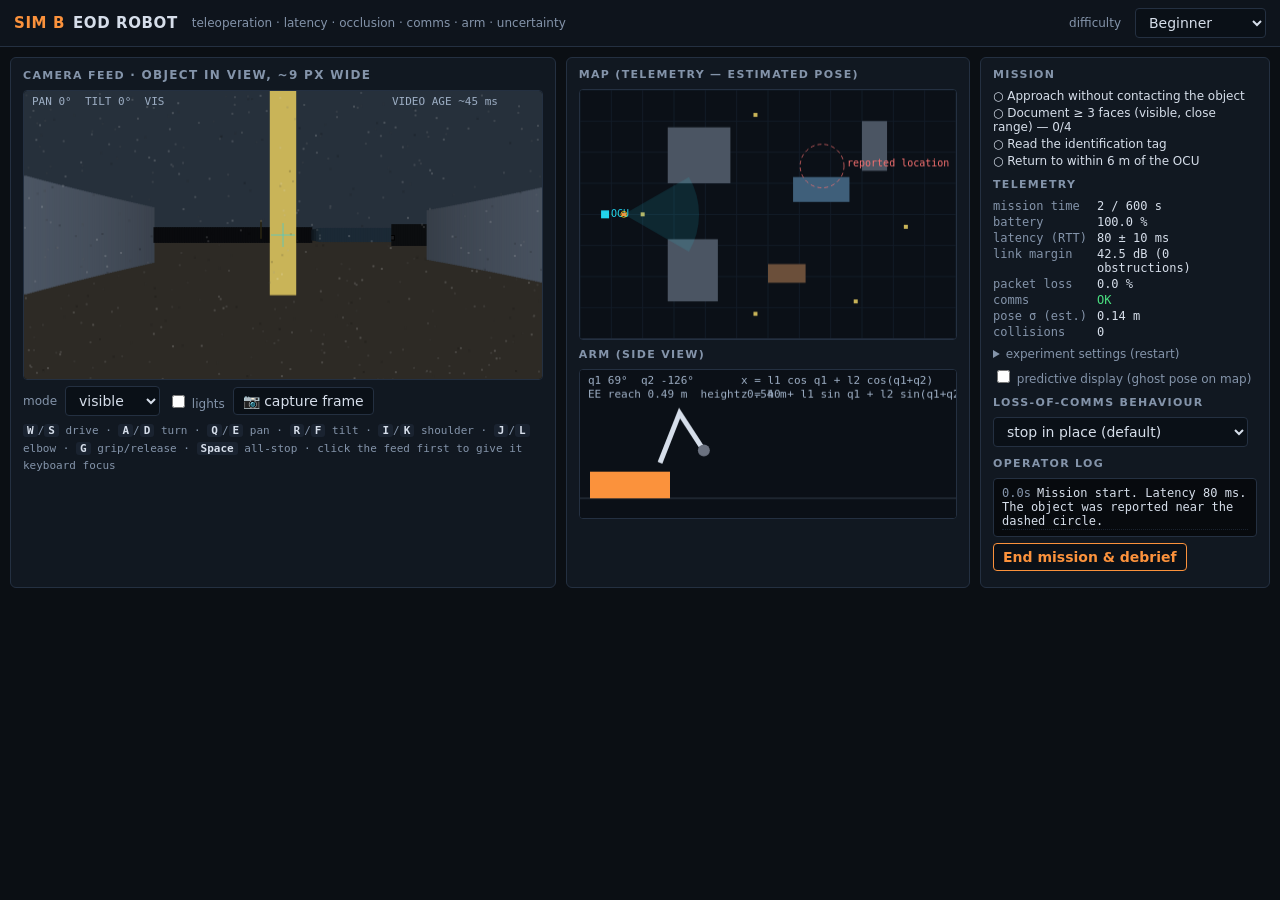
==== commit ced15dbd: "Sim B experiment settings (latency/jitter/loss/cold battery) + predictive ghost; Sim C field setting" ====
--- a/sims/eod-robot/index.html
+++ b/sims/eod-robot/index.html
@@ -41,6 +41,14 @@
     <div id="tasks"></div>
     <h2 style="margin-top:10px">Telemetry</h2>
     <div class="kv" id="tele"></div>
+    <details style="margin-top:8px"><summary class="hint" style="cursor:pointer">experiment settings (restart)</summary>
+      <div class="row"><label>round-trip latency</label><select id="xLat"><option value="">level default</option><option>0</option><option>250</option><option>500</option><option>1000</option><option>1500</option></select></div>
+      <div class="row"><label>jitter ±%</label><select id="xJit"><option value="">default</option><option>0</option><option>30</option></select>
+        <label>extra loss %</label><select id="xLoss"><option value="">default</option><option>0</option><option>5</option><option>10</option></select></div>
+      <div class="row"><label><input type="checkbox" id="xCold"> cold battery (60 % capacity)</label></div>
+      <div class="row"><button id="xApply">apply &amp; restart</button></div>
+    </details>
+    <div class="row"><label><input type="checkbox" id="predict"> predictive display (ghost pose on map)</label></div>
     <h2 style="margin-top:10px">Loss-of-comms behaviour</h2>
     <select id="lcb"><option value="stop">stop in place (default)</option><option value="retro">retro-traverse to last good link</option><option value="continue">continue last command (!)</option></select>
     <h2 style="margin-top:10px">Operator log</h2>
@@ -66,6 +74,11 @@
     Advanced:     { lat: 800,  jitter: 150, loss: 0.05, dark: false, noise: 0.10, odo: 0.04, battery: 55,  time: 420, puck: true,  thermal: true },
     Expert:       { lat: 1400, jitter: 300, loss: 0.08, dark: true,  noise: 0.14, odo: 0.06, battery: 45,  time: 360, puck: true,  thermal: true }
   }[level];
+  // experiment overrides via URL (lessons 06.5, 06.9)
+  if (U.param('lat')) { LV.lat = +U.param('lat'); LV.jitter = Math.round(LV.lat * (U.param('jit') ? +U.param('jit') / 100 : 0.15)); }
+  else if (U.param('jit')) LV.jitter = Math.round(LV.lat * +U.param('jit') / 100);
+  if (U.param('loss')) LV.loss = +U.param('loss') / 100;
+  if (U.param('cold') === '1') LV.battery *= 0.6;
 
   // ---------------------------------------------------------------- world (metres)
   var WW = 60, WH = 40;
@@ -311,6 +324,17 @@
   function thermCol(t) { t = U.clamp(t, 0, 1); var r = Math.round(255 * U.clamp(t * 1.8 - 0.3, 0, 1)), g = Math.round(255 * U.clamp(t * 1.8 - 1, 0, 1)), b = Math.round(255 * U.clamp(0.6 - t, 0, 1) + 60 * t); return 'rgb(' + r + ',' + g + ',' + b + ')'; }
 
   // ---------------------------------------------------------------- map & arm
+  (function () {
+    var m = { xLat: 'lat', xJit: 'jit', xLoss: 'loss' };
+    Object.keys(m).forEach(function (id) { U.$('#' + id).value = U.param(m[id], ''); });
+    U.$('#xCold').checked = U.param('cold') === '1';
+    U.$('#xApply').onclick = function () {
+      var q = '?level=' + level + '&seed=' + seed;
+      Object.keys(m).forEach(function (id) { if (U.$('#' + id).value !== '') q += '&' + m[id] + '=' + U.$('#' + id).value; });
+      if (U.$('#xCold').checked) q += '&cold=1'; if (U.param('embed')) q += '&embed=1';
+      location.href = location.pathname + q;
+    };
+  })();
   function renderMap() {
     var st = delayed(), cv = U.$('#map'), g = EOD.hidpi(cv, Math.round((cv.clientWidth || 400) * WH / WW)), ctx = g.ctx, s = g.w / WW;
     ctx.fillStyle = '#0b1017'; ctx.fillRect(0, 0, g.w, g.h);
@@ -323,6 +347,11 @@
     ctx.fillStyle = '#22d3ee'; ctx.fillRect(OCU.x * s - 4, OCU.y * s - 4, 8, 8); ctx.fillText('OCU', OCU.x * s + 6, OCU.y * s + 3);
     if (rob.puckPlaced) { ctx.fillStyle = '#22d3ee'; ctx.beginPath(); ctx.arc(rob.puckPlaced.x * s, rob.puckPlaced.y * s, 3, 0, 7); ctx.fill(); }
     var e = st.est, sd = Math.sqrt(e.P) * 3;
+    if (U.$('#predict').checked) { // dead-reckon the operator's current command over the round-trip delay
+      var T = LV.lat / 1000, pv = ((keys.w ? 1 : 0) - (keys.s ? 1 : 0)) * 1.1, pw = ((keys.a ? 1 : 0) - (keys.d ? 1 : 0)) * 0.9, gth = e.th + pw * T;
+      var gx = e.x + pv * T * Math.cos((e.th + gth) / 2), gy = e.y + pv * T * Math.sin((e.th + gth) / 2);
+      ctx.save(); ctx.translate(gx * s, gy * s); ctx.rotate(gth); ctx.strokeStyle = '#e6edf3'; ctx.setLineDash([3, 2]); ctx.strokeRect(-0.35 * s, -0.25 * s, 0.7 * s, 0.5 * s); ctx.setLineDash([]); ctx.restore();
+    }
     ctx.strokeStyle = 'rgba(250,204,21,.8)'; ctx.beginPath(); ctx.arc(e.x * s, e.y * s, Math.max(3, sd * s), 0, 2 * Math.PI); ctx.stroke();
     ctx.save(); ctx.translate(e.x * s, e.y * s); ctx.rotate(e.th);
     ctx.fillStyle = '#fb923c'; ctx.fillRect(-0.35 * s, -0.25 * s, 0.7 * s, 0.5 * s);
